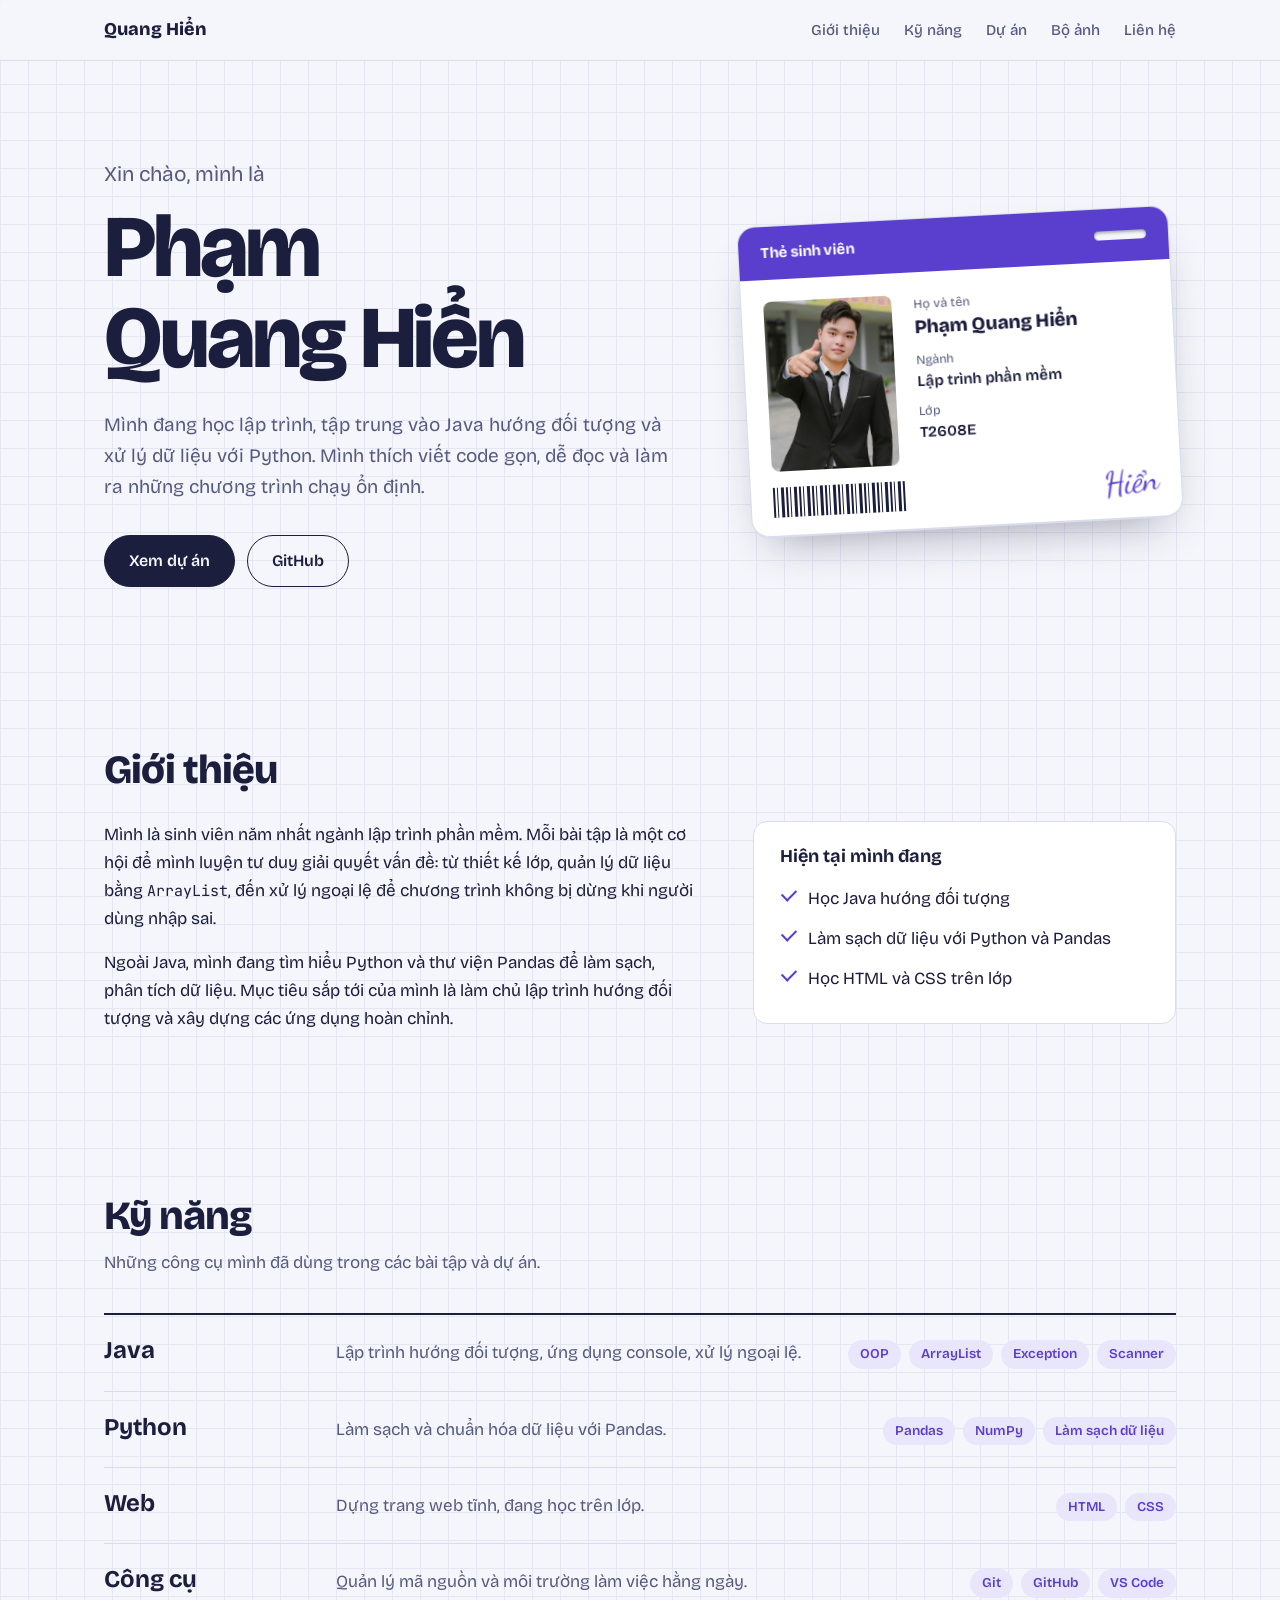
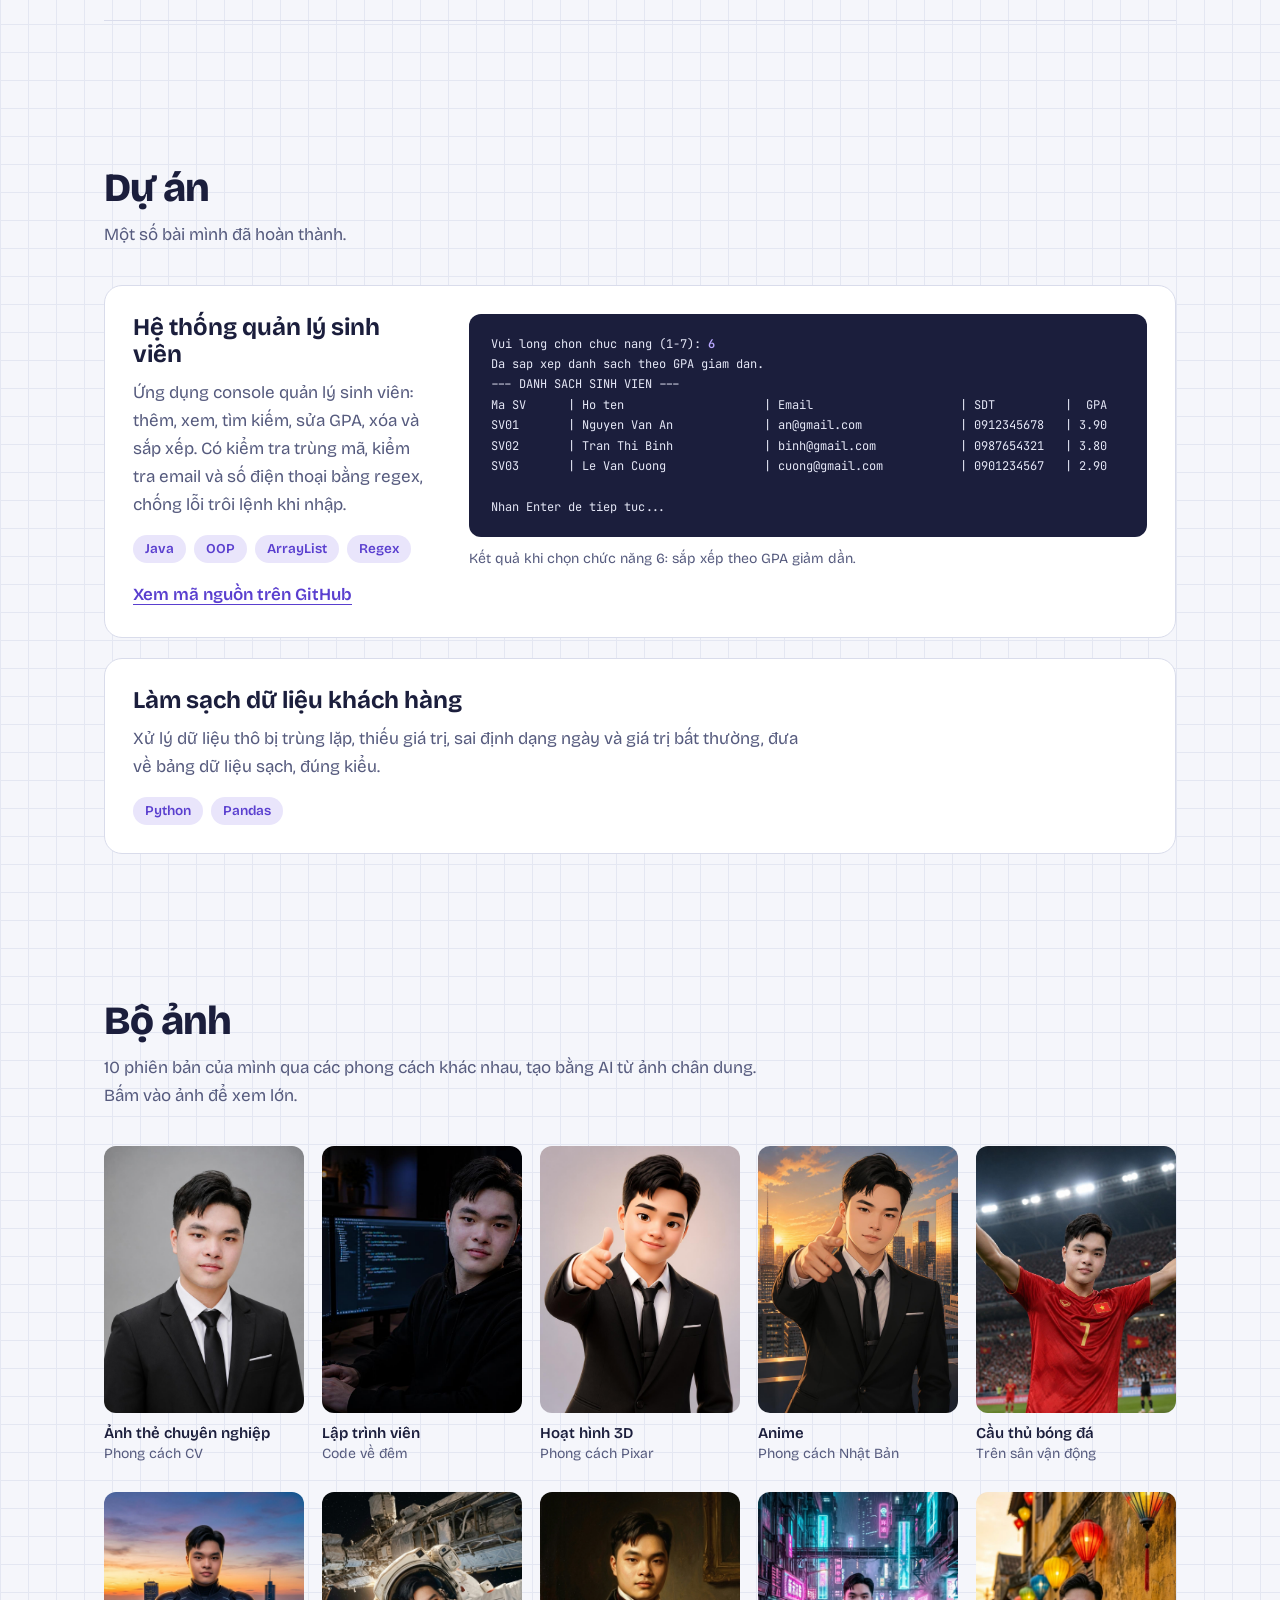
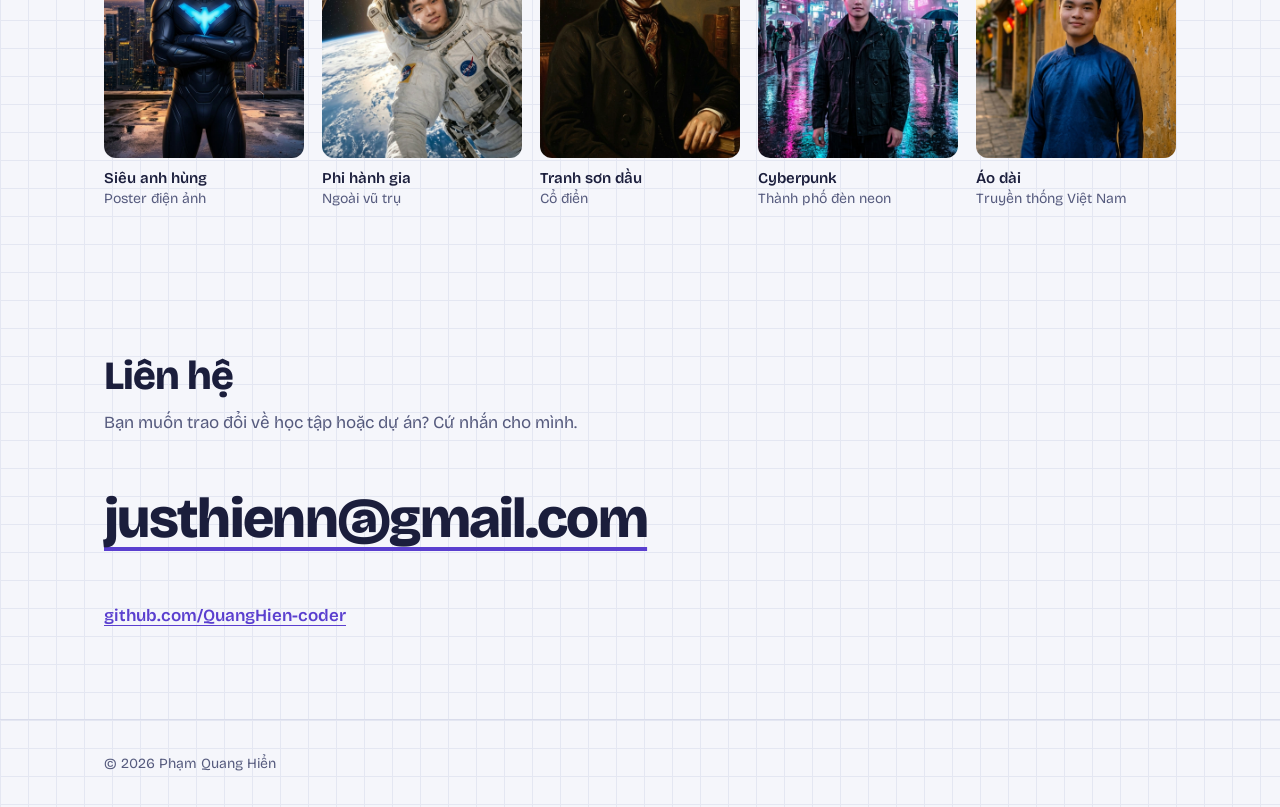
==== portfolio/index.html @ 9adcf934 "Them trang portfolio, xoa bai-01" ====
<!doctype html>
<html lang="vi">
<head>
  <meta charset="utf-8">
  <meta name="viewport" content="width=device-width, initial-scale=1">
  <title>Phạm Quang Hiển</title>
  <meta name="description" content="Phạm Quang Hiển, sinh viên lập trình phần mềm: Java, Python và các dự án đã làm.">
  <link rel="preconnect" href="https://fonts.googleapis.com">
  <link rel="preconnect" href="https://fonts.gstatic.com" crossorigin>
  <link rel="stylesheet" href="https://fonts.googleapis.com/css2?family=Bricolage+Grotesque:opsz,wght@12..96,400..800&family=JetBrains+Mono:wght@400;600&display=swap">
  <!-- Font chữ ký: chỉ tải đúng các chữ cái của chữ "Hiển" cho nhẹ -->
  <link rel="stylesheet" href="https://fonts.googleapis.com/css2?family=Dancing+Script:wght@600&text=Hi%E1%BB%83n&display=swap">
  <link rel="stylesheet" href="css/style.css">
</head>
<body>

  <nav class="nav">
    <div class="wrap">
      <a class="brand" href="#top">Quang Hiển</a>
      <div class="links">
        <a href="#gioi-thieu">Giới thiệu</a>
        <a href="#ky-nang">Kỹ năng</a>
        <a href="#du-an">Dự án</a>
        <a href="#bo-anh">Bộ ảnh</a>
        <a href="#lien-he">Liên hệ</a>
      </div>
    </div>
  </nav>

  <main id="top">
    <!-- Phần đầu: lời chào bên trái, thẻ sinh viên bên phải -->
    <header class="hero wrap">
      <div class="hero-text">
        <p class="hello">Xin chào, mình là</p>
        <h1>Phạm Quang Hiển</h1>
        <p class="lead">Mình đang học lập trình, tập trung vào Java hướng đối tượng và xử lý dữ liệu với Python. Mình thích viết code gọn, dễ đọc và làm ra những chương trình chạy ổn định.</p>
        <div class="actions">
          <a class="btn btn-ink" href="#du-an">Xem dự án</a>
          <a class="btn" href="https://github.com/QuangHien-coder" target="_blank" rel="noopener">GitHub</a>
        </div>
      </div>

      <figure class="card">
        <figcaption class="card-top">Thẻ sinh viên</figcaption>
        <div class="card-body">
          <img class="card-photo" src="img/chan-dung.jpg" alt="Ảnh chân dung Phạm Quang Hiển mặc vest đen">
          <dl class="card-info">
            <dt>Họ và tên</dt>
            <dd class="card-name">Phạm Quang Hiển</dd>
            <dt>Ngành</dt>
            <dd>Lập trình phần mềm</dd>
            <dt>Lớp</dt>
            <dd>T2608E</dd>
          </dl>
        </div>
        <div class="card-foot">
          <span class="barcode" aria-hidden="true"></span>
          <span class="sign" aria-hidden="true">Hiển</span>
        </div>
      </figure>
    </header>

    <section id="gioi-thieu" class="section wrap">
      <h2>Giới thiệu</h2>
      <div class="about">
        <div class="about-text">
          <p>Mình là sinh viên năm nhất ngành lập trình phần mềm. Mỗi bài tập là một cơ hội để mình luyện tư duy giải quyết vấn đề: từ thiết kế lớp, quản lý dữ liệu bằng <code>ArrayList</code>, đến xử lý ngoại lệ để chương trình không bị dừng khi người dùng nhập sai.</p>
          <p>Ngoài Java, mình đang tìm hiểu Python và thư viện Pandas để làm sạch, phân tích dữ liệu. Mục tiêu sắp tới của mình là làm chủ lập trình hướng đối tượng và xây dựng các ứng dụng hoàn chỉnh.</p>
        </div>
        <div class="now">
          <h3>Hiện tại mình đang</h3>
          <ul>
            <li>Học Java hướng đối tượng</li>
            <li>Làm sạch dữ liệu với Python và Pandas</li>
            <li>Học HTML và CSS trên lớp</li>
          </ul>
        </div>
      </div>
    </section>

    <section id="ky-nang" class="section wrap">
      <h2>Kỹ năng</h2>
      <p class="sub">Những công cụ mình đã dùng trong các bài tập và dự án.</p>
      <ul class="skills">
        <li class="skill">
          <h3>Java</h3>
          <p>Lập trình hướng đối tượng, ứng dụng console, xử lý ngoại lệ.</p>
          <ul class="tags"><li>OOP</li><li>ArrayList</li><li>Exception</li><li>Scanner</li></ul>
        </li>
        <li class="skill">
          <h3>Python</h3>
          <p>Làm sạch và chuẩn hóa dữ liệu với Pandas.</p>
          <ul class="tags"><li>Pandas</li><li>NumPy</li><li>Làm sạch dữ liệu</li></ul>
        </li>
        <li class="skill">
          <h3>Web</h3>
          <p>Dựng trang web tĩnh, đang học trên lớp.</p>
          <ul class="tags"><li>HTML</li><li>CSS</li></ul>
        </li>
        <li class="skill">
          <h3>Công cụ</h3>
          <p>Quản lý mã nguồn và môi trường làm việc hằng ngày.</p>
          <ul class="tags"><li>Git</li><li>GitHub</li><li>VS Code</li></ul>
        </li>
      </ul>
    </section>

    <section id="du-an" class="section wrap">
      <h2>Dự án</h2>
      <p class="sub">Một số bài mình đã hoàn thành.</p>

      <article class="project project-main">
        <div class="project-text">
          <h3>Hệ thống quản lý sinh viên</h3>
          <p>Ứng dụng console quản lý sinh viên: thêm, xem, tìm kiếm, sửa GPA, xóa và sắp xếp. Có kiểm tra trùng mã, kiểm tra email và số điện thoại bằng regex, chống lỗi trôi lệnh khi nhập.</p>
          <ul class="tags"><li>Java</li><li>OOP</li><li>ArrayList</li><li>Regex</li></ul>
          <a class="text-link" href="https://github.com/QuangHien-coder/assignment" target="_blank" rel="noopener">Xem mã nguồn trên GitHub</a>
        </div>
        <!-- Đúng chữ chương trình in ra khi chọn chức năng 6 -->
        <figure class="console">
<pre>Vui long chon chuc nang (1-7): <span class="typed">6</span>
Da sap xep danh sach theo GPA giam dan.
--- DANH SACH SINH VIEN ---
Ma SV      | Ho ten                    | Email                     | SDT          |  GPA
SV01       | Nguyen Van An             | an@gmail.com              | 0912345678   | 3.90
SV02       | Tran Thi Binh             | binh@gmail.com            | 0987654321   | 3.80
SV03       | Le Van Cuong              | cuong@gmail.com           | 0901234567   | 2.90

Nhan Enter de tiep tuc...</pre>
          <figcaption>Kết quả khi chọn chức năng 6: sắp xếp theo GPA giảm dần.</figcaption>
        </figure>
      </article>

      <article class="project">
        <h3>Làm sạch dữ liệu khách hàng</h3>
        <p>Xử lý dữ liệu thô bị trùng lặp, thiếu giá trị, sai định dạng ngày và giá trị bất thường, đưa về bảng dữ liệu sạch, đúng kiểu.</p>
        <ul class="tags"><li>Python</li><li>Pandas</li></ul>
      </article>
    </section>

    <section id="bo-anh" class="section wrap">
      <h2>Bộ ảnh</h2>
      <p class="sub">10 phiên bản của mình qua các phong cách khác nhau, tạo bằng AI từ ảnh chân dung. Bấm vào ảnh để xem lớn.</p>
      <ul class="gallery">
        <li><figure><button class="shot" type="button"><img src="img/01-anh-the.jpg" alt="Ảnh thẻ chuyên nghiệp" loading="lazy"></button><figcaption>Ảnh thẻ chuyên nghiệp<span>Phong cách CV</span></figcaption></figure></li>
        <li><figure><button class="shot" type="button"><img src="img/02-lap-trinh-vien.jpg" alt="Lập trình viên code về đêm" loading="lazy"></button><figcaption>Lập trình viên<span>Code về đêm</span></figcaption></figure></li>
        <li><figure><button class="shot" type="button"><img src="img/03-pixar.jpg" alt="Nhân vật hoạt hình 3D phong cách Pixar" loading="lazy"></button><figcaption>Hoạt hình 3D<span>Phong cách Pixar</span></figcaption></figure></li>
        <li><figure><button class="shot" type="button"><img src="img/04-anime.jpg" alt="Nhân vật anime phong cách Nhật Bản" loading="lazy"></button><figcaption>Anime<span>Phong cách Nhật Bản</span></figcaption></figure></li>
        <li><figure><button class="shot" type="button"><img src="img/05-cau-thu.jpg" alt="Cầu thủ bóng đá trên sân vận động" loading="lazy"></button><figcaption>Cầu thủ bóng đá<span>Trên sân vận động</span></figcaption></figure></li>
        <li><figure><button class="shot" type="button"><img src="img/06-sieu-anh-hung.jpg" alt="Siêu anh hùng kiểu poster điện ảnh" loading="lazy"></button><figcaption>Siêu anh hùng<span>Poster điện ảnh</span></figcaption></figure></li>
        <li><figure><button class="shot" type="button"><img src="img/07-phi-hanh-gia.jpg" alt="Phi hành gia ngoài vũ trụ" loading="lazy"></button><figcaption>Phi hành gia<span>Ngoài vũ trụ</span></figcaption></figure></li>
        <li><figure><button class="shot" type="button"><img src="img/08-son-dau.jpg" alt="Chân dung tranh sơn dầu cổ điển" loading="lazy"></button><figcaption>Tranh sơn dầu<span>Cổ điển</span></figcaption></figure></li>
        <li><figure><button class="shot" type="button"><img src="img/09-cyberpunk.jpg" alt="Thành phố đèn neon phong cách cyberpunk" loading="lazy"></button><figcaption>Cyberpunk<span>Thành phố đèn neon</span></figcaption></figure></li>
        <li><figure><button class="shot" type="button"><img src="img/10-ao-dai.jpg" alt="Mặc áo dài truyền thống Việt Nam" loading="lazy"></button><figcaption>Áo dài<span>Truyền thống Việt Nam</span></figcaption></figure></li>
      </ul>
    </section>

    <section id="lien-he" class="section wrap">
      <h2>Liên hệ</h2>
      <p class="sub">Bạn muốn trao đổi về học tập hoặc dự án? Cứ nhắn cho mình.</p>
      <a class="mail" href="mailto:justhienn@gmail.com">justhienn@gmail.com</a>
      <p><a class="text-link" href="https://github.com/QuangHien-coder" target="_blank" rel="noopener">github.com/QuangHien-coder</a></p>
    </section>
  </main>

  <footer class="footer">
    <div class="wrap">© 2026 Phạm Quang Hiển</div>
  </footer>

  <!-- Khung xem ảnh lớn: dùng thẻ <dialog> có sẵn của trình duyệt -->
  <dialog id="viewer" class="viewer">
    <form method="dialog"><button class="viewer-close">Đóng</button></form>
    <img id="viewer-img" alt="">
    <p id="viewer-caption" class="viewer-caption"></p>
  </dialog>

  <script src="js/main.js"></script>
</body>
</html>
---- portfolio/css/style.css ----
/* ============================================================
   Ý tưởng: trang sổ tay của một sinh viên lập trình.
   Nền giấy kẻ ô, chữ màu mực, điểm nhấn màu mực tím.
   Điểm nổi bật duy nhất: tấm thẻ sinh viên ở phần đầu.
   ============================================================ */

/* ---------- Bảng màu và font (đổi ở đây là đổi cả trang) ---------- */
:root {
  --paper: #f5f6fb;        /* giấy */
  --grid: #e4e7f2;         /* đường kẻ ô */
  --ink: #1b1e3c;          /* mực đen xanh: chữ chính */
  --ink-soft: #565b7e;     /* chữ phụ */
  --violet: #5a3fcf;       /* mực tím: điểm nhấn */
  --violet-soft: #e9e5fb;  /* nền nhạt của nhãn */
  --band: #5a3fcf;         /* dải màu trên thẻ sinh viên, giữ nguyên ở giao diện tối */
  --surface: #ffffff;      /* nền thẻ, khung */
  --line: #d9dceb;         /* đường viền */
  --console: #1b1e3c;      /* nền cửa sổ console */
  --console-text: #e4e6f5;
  --console-typed: #b9a8ff;
  --shadow: 0 1px 0 var(--line), 0 22px 44px -22px rgb(27 30 60 / 0.45);

  --font: "Bricolage Grotesque", system-ui, sans-serif;
  --font-code: "JetBrains Mono", Consolas, monospace;
  --font-sign: "Dancing Script", cursive;
  color-scheme: light;
}

/* Giao diện tối: tự bật theo cài đặt của máy */
@media (prefers-color-scheme: dark) {
  :root:not([data-theme="light"]) {
    --paper: #13152b; --grid: #1d2040; --ink: #e7e8f6; --ink-soft: #a3a7c9;
    --violet: #ae9bff; --violet-soft: #2a2752; --surface: #1c1f3a; --line: #2e3257;
    --console: #0e1024; --shadow: 0 1px 0 var(--line), 0 22px 44px -22px rgb(0 0 0 / 0.7);
    color-scheme: dark;
  }
}
:root[data-theme="dark"] {
  --paper: #13152b; --grid: #1d2040; --ink: #e7e8f6; --ink-soft: #a3a7c9;
  --violet: #ae9bff; --violet-soft: #2a2752; --surface: #1c1f3a; --line: #2e3257;
  --console: #0e1024; --shadow: 0 1px 0 var(--line), 0 22px 44px -22px rgb(0 0 0 / 0.7);
  color-scheme: dark;
}

/* ---------- Nền và chữ chung ---------- */
* { box-sizing: border-box; }
html { scroll-behavior: smooth; scroll-padding-top: 72px; }

body {
  margin: 0;
  color: var(--ink);
  font-family: var(--font);
  font-size: 17px;
  line-height: 1.65;
  /* Giấy kẻ ô: 2 lớp vạch kẻ ngang và dọc, mỗi ô 28px */
  background-color: var(--paper);
  background-image:
    linear-gradient(var(--grid) 1px, transparent 1px),
    linear-gradient(90deg, var(--grid) 1px, transparent 1px);
  background-size: 28px 28px;
}

img { display: block; max-width: 100%; }
a { color: var(--violet); }
code { font-family: var(--font-code); font-size: 0.88em; }
h1, h2, h3 { margin: 0; line-height: 1.15; }

a:focus-visible,
button:focus-visible {
  outline: 2px solid var(--violet);
  outline-offset: 3px;
  border-radius: 6px;
}

.wrap {
  max-width: 1120px;
  margin-inline: auto;
  padding-inline: 24px;
}

/* ---------- Thanh điều hướng ---------- */
.nav {
  position: sticky;
  top: 0;
  z-index: 10;
  background: color-mix(in srgb, var(--paper) 86%, transparent);
  backdrop-filter: blur(10px);
  border-bottom: 1px solid var(--line);
}
.nav .wrap {
  display: flex;
  align-items: center;
  justify-content: space-between;
  gap: 24px;
  height: 60px;
}
.brand {
  font-weight: 800;
  font-size: 18px;
  color: var(--ink);
  text-decoration: none;
}
.links { display: flex; gap: 24px; }
.links a {
  color: var(--ink-soft);
  font-size: 15px;
  font-weight: 500;
  text-decoration: none;
}
.links a:hover { color: var(--violet); }

/* ---------- Phần đầu ---------- */
.hero {
  display: grid;
  grid-template-columns: 1.15fr 0.85fr;
  gap: 56px;
  align-items: center;
  padding-block: 96px 88px;
}
.hero > * { min-width: 0; }

.hello {
  margin: 0 0 10px;
  font-size: 21px;
  color: var(--ink-soft);
}
h1 {
  font-size: clamp(48px, 7.4vw, 88px);
  font-weight: 800;
  line-height: 1.04;
  letter-spacing: -0.035em;
  text-wrap: balance;
}
.lead {
  max-width: 34em;
  margin: 24px 0 32px;
  font-size: 19px;
  color: var(--ink-soft);
}
.actions { display: flex; flex-wrap: wrap; gap: 12px; }

.btn {
  display: inline-flex;
  align-items: center;
  padding: 12px 24px;
  border: 1.5px solid var(--ink);
  border-radius: 999px;
  color: var(--ink);
  font-weight: 600;
  font-size: 16px;
  text-decoration: none;
  transition: background-color 0.2s, border-color 0.2s, color 0.2s;
}
.btn:hover { background: var(--violet-soft); }
.btn-ink { background: var(--ink); color: var(--paper); }
.btn-ink:hover { background: var(--violet); border-color: var(--violet); color: #fff; }

/* ---------- Thẻ sinh viên ---------- */
.card {
  position: relative;
  width: 100%;
  max-width: 460px;
  margin: 0 0 0 auto;
  background: var(--surface);
  border: 1px solid var(--line);
  border-radius: 18px;
  box-shadow: var(--shadow);
  overflow: hidden;
  transform: rotate(-3deg);
  animation: card-in 0.8s cubic-bezier(0.2, 0.8, 0.2, 1) 0.15s both;
}
/* Hiệu ứng duy nhất của trang: thẻ được đặt xuống giấy khi vừa mở trang */
@keyframes card-in {
  from { opacity: 0; transform: translateY(28px) rotate(-10deg); }
}

.card-top {
  position: relative;
  padding: 14px 22px;
  background: var(--band);
  color: #fff;
  font-weight: 700;
  font-size: 15px;
}
/* Khe đeo dây của thẻ */
.card-top::after {
  content: "";
  position: absolute;
  top: 50%;
  right: 22px;
  width: 52px;
  height: 9px;
  margin-top: -4.5px;
  border-radius: 999px;
  background: var(--paper);
  box-shadow: inset 0 2px 3px rgb(0 0 0 / 0.3);
}

.card-body {
  display: grid;
  grid-template-columns: 128px 1fr;
  gap: 22px;
  padding: 22px 22px 8px;
}
.card-photo {
  width: 128px;
  aspect-ratio: 3 / 4;
  object-fit: cover;
  object-position: center 18%;
  border-radius: 8px;
}
.card-info { margin: 0; min-width: 0; }
.card-info dt {
  font-size: 12.5px;
  color: var(--ink-soft);
}
.card-info dd {
  margin: 0 0 10px;
  font-weight: 600;
  font-size: 15px;
  line-height: 1.35;
}
.card-info .card-name { font-size: 19px; font-weight: 800; }

.card-foot {
  display: flex;
  align-items: flex-end;
  justify-content: space-between;
  padding: 4px 22px 18px;
}
/* Mã vạch vẽ bằng các vạch gradient lặp lại */
.barcode {
  width: 132px;
  height: 30px;
  background: repeating-linear-gradient(90deg,
    var(--ink) 0 2px, transparent 2px 4px,
    var(--ink) 4px 5px, transparent 5px 8px,
    var(--ink) 8px 11px, transparent 11px 13px);
}
.sign {
  font-family: var(--font-sign);
  font-size: 34px;
  line-height: 1;
  color: var(--violet);
  transform: rotate(-6deg);
}

/* ---------- Các mục ---------- */
.section { padding-block: 72px; }
h2 {
  font-size: 40px;
  font-weight: 800;
  letter-spacing: -0.025em;
  margin-bottom: 10px;
}
.sub {
  max-width: 60ch;
  margin: 0 0 36px;
  color: var(--ink-soft);
}
#gioi-thieu h2 { margin-bottom: 28px; }

/* Giới thiệu */
.about {
  display: grid;
  grid-template-columns: 1.4fr 1fr;
  gap: 56px;
  align-items: start;
}
.about > * { min-width: 0; }
.about-text p { max-width: 62ch; margin: 0 0 16px; }

.now {
  padding: 24px 26px;
  background: var(--surface);
  border: 1px solid var(--line);
  border-radius: 14px;
}
.now h3 { font-size: 18px; margin-bottom: 12px; }
.now ul { margin: 0; padding: 0; list-style: none; }
.now li {
  position: relative;
  padding: 6px 0 6px 28px;
}
/* Dấu tích màu mực tím trước mỗi dòng */
.now li::before {
  content: "";
  position: absolute;
  left: 2px;
  top: 0.62em;
  width: 12px;
  height: 7px;
  border-left: 2.5px solid var(--violet);
  border-bottom: 2.5px solid var(--violet);
  transform: rotate(-45deg);
}

/* Kỹ năng: mỗi kỹ năng là một dòng kẻ như trong vở */
.skills {
  margin: 0;
  padding: 0;
  list-style: none;
  border-top: 2px solid var(--ink);
}
.skill {
  display: grid;
  grid-template-columns: 200px 1fr auto;
  gap: 8px 32px;
  align-items: baseline;
  padding: 22px 0;
  border-bottom: 1px solid var(--line);
}
.skill h3 { font-size: 24px; font-weight: 700; }
.skill p { margin: 0; color: var(--ink-soft); }

.tags {
  display: flex;
  flex-wrap: wrap;
  gap: 8px;
  margin: 0;
  padding: 0;
  list-style: none;
}
.tags li {
  padding: 3px 12px;
  border-radius: 999px;
  background: var(--violet-soft);
  color: var(--violet);
  font-size: 13.5px;
  font-weight: 600;
}

/* Dự án */
.project {
  padding: 28px;
  background: var(--surface);
  border: 1px solid var(--line);
  border-radius: 18px;
}
.project + .project { margin-top: 20px; }
.project h3 { font-size: 24px; font-weight: 700; margin-bottom: 10px; }
.project p { margin: 0 0 16px; color: var(--ink-soft); max-width: 62ch; }

.project-main {
  display: grid;
  grid-template-columns: 300px 1fr;
  gap: 36px;
  align-items: start;
}
.project-main > * { min-width: 0; }
.text-link {
  display: inline-block;
  margin-top: 18px;
  font-weight: 600;
  text-underline-offset: 4px;
}

/* Cửa sổ console hiện kết quả chương trình Java */
.console { margin: 0; }
.console pre {
  margin: 0;
  padding: 20px 22px;
  overflow-x: auto;
  background: var(--console);
  color: var(--console-text);
  border-radius: 12px;
  font-family: var(--font-code);
  font-size: 12px;
  line-height: 1.7;
}
.console .typed { color: var(--console-typed); font-weight: 600; }
.console figcaption {
  margin-top: 10px;
  font-size: 14px;
  color: var(--ink-soft);
}

/* Bộ ảnh */
.gallery {
  display: grid;
  grid-template-columns: repeat(5, 1fr);
  gap: 28px 18px;
  margin: 0;
  padding: 0;
  list-style: none;
}
.gallery figure { margin: 0; }
.shot {
  display: block;
  width: 100%;
  padding: 0;
  border: 0;
  border-radius: 12px;
  overflow: hidden;
  background: var(--surface);
  cursor: zoom-in;
}
.shot img {
  width: 100%;
  aspect-ratio: 3 / 4;
  object-fit: cover;
}
.gallery figcaption {
  margin-top: 10px;
  font-weight: 600;
  font-size: 15px;
  line-height: 1.4;
}
.gallery figcaption span {
  display: block;
  font-weight: 400;
  font-size: 14px;
  color: var(--ink-soft);
}

/* Liên hệ: địa chỉ email viết thật to */
.mail {
  display: inline-block;
  font-size: clamp(28px, 5.4vw, 56px);
  font-weight: 800;
  letter-spacing: -0.03em;
  color: var(--ink);
  text-decoration-color: var(--violet);
  text-decoration-thickness: 4px;
  text-underline-offset: 10px;
  overflow-wrap: anywhere;
}
.mail:hover { color: var(--violet); }
#lien-he .text-link { margin-top: 20px; }

.footer {
  padding-block: 32px;
  border-top: 1px solid var(--line);
  color: var(--ink-soft);
  font-size: 14px;
}

/* ---------- Khung xem ảnh lớn ---------- */
.viewer {
  max-width: min(92vw, 900px);
  padding: 0;
  border: 0;
  background: transparent;
  color: #fff;
}
.viewer::backdrop { background: rgb(19 21 43 / 0.88); }
.viewer img {
  max-height: 80vh;
  margin-inline: auto;
  border-radius: 12px;
}
.viewer form { display: flex; justify-content: flex-end; margin-bottom: 12px; }
.viewer-close {
  padding: 8px 18px;
  border: 0;
  border-radius: 999px;
  background: #fff;
  color: #1b1e3c;
  font: inherit;
  font-weight: 600;
  cursor: pointer;
}
.viewer-caption { margin: 12px 0 0; text-align: center; }

/* ---------- Màn hình nhỏ (máy tính bảng, điện thoại) ---------- */
@media (max-width: 960px) {
  .hero { grid-template-columns: 1fr; gap: 48px; padding-block: 56px; }
  .card { margin: 0 auto 0 4px; }
  .project-main { grid-template-columns: 1fr; }
  .gallery { grid-template-columns: repeat(3, 1fr); }
}

@media (max-width: 720px) {
  .about { grid-template-columns: 1fr; gap: 32px; }
  .skill { grid-template-columns: 1fr; }
  .links { gap: 18px; }
}

@media (max-width: 560px) {
  .wrap { padding-inline: 16px; }
  .nav .brand { display: none; }
  .links { overflow-x: auto; white-space: nowrap; }
  .section { padding-block: 56px; }
  h2 { font-size: 32px; }
  .card-body { grid-template-columns: 92px 1fr; gap: 16px; }
  .card-photo { width: 92px; }
  .project { padding: 22px 18px; }
  .gallery { grid-template-columns: repeat(2, 1fr); gap: 22px 12px; }
}

/* Người dùng tắt hiệu ứng chuyển động trong máy thì không chạy hiệu ứng */
@media (prefers-reduced-motion: reduce) {
  html { scroll-behavior: auto; }
  .card { animation: none; }
  .btn { transition: none; }
}
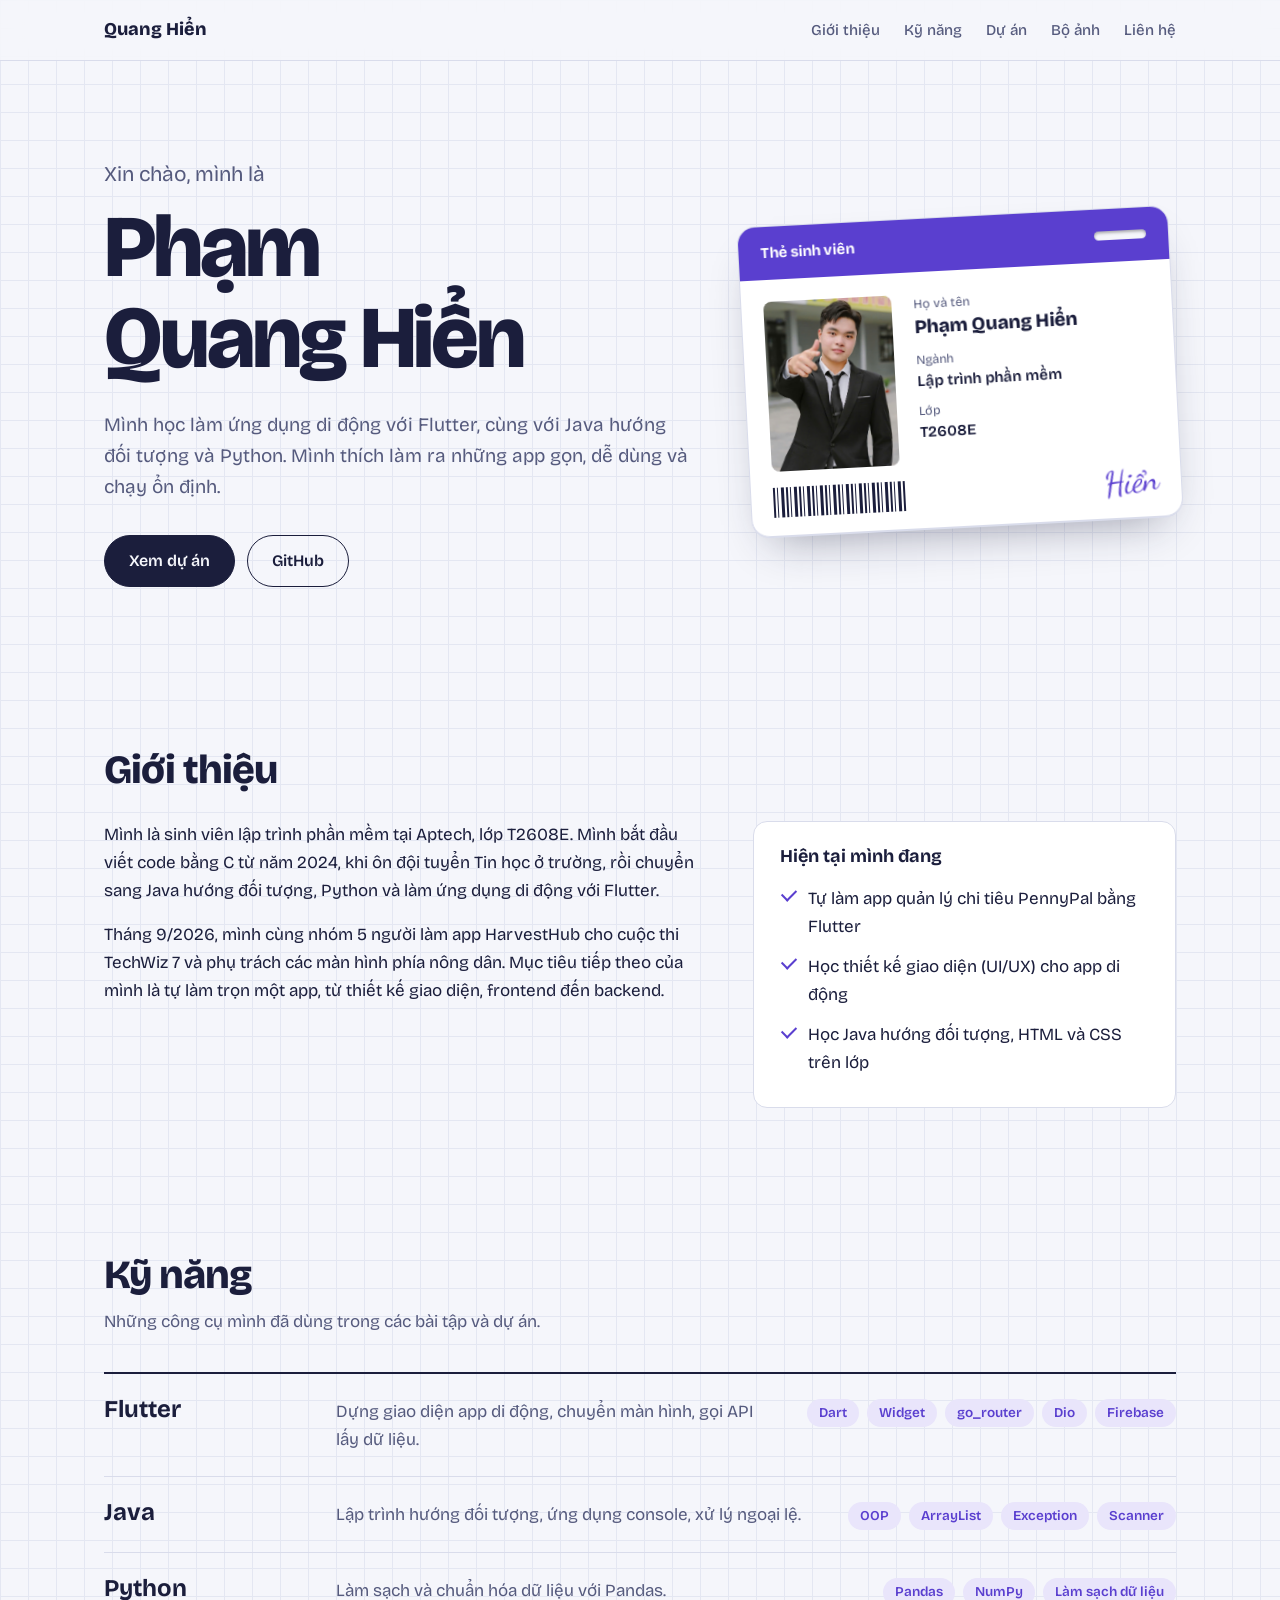
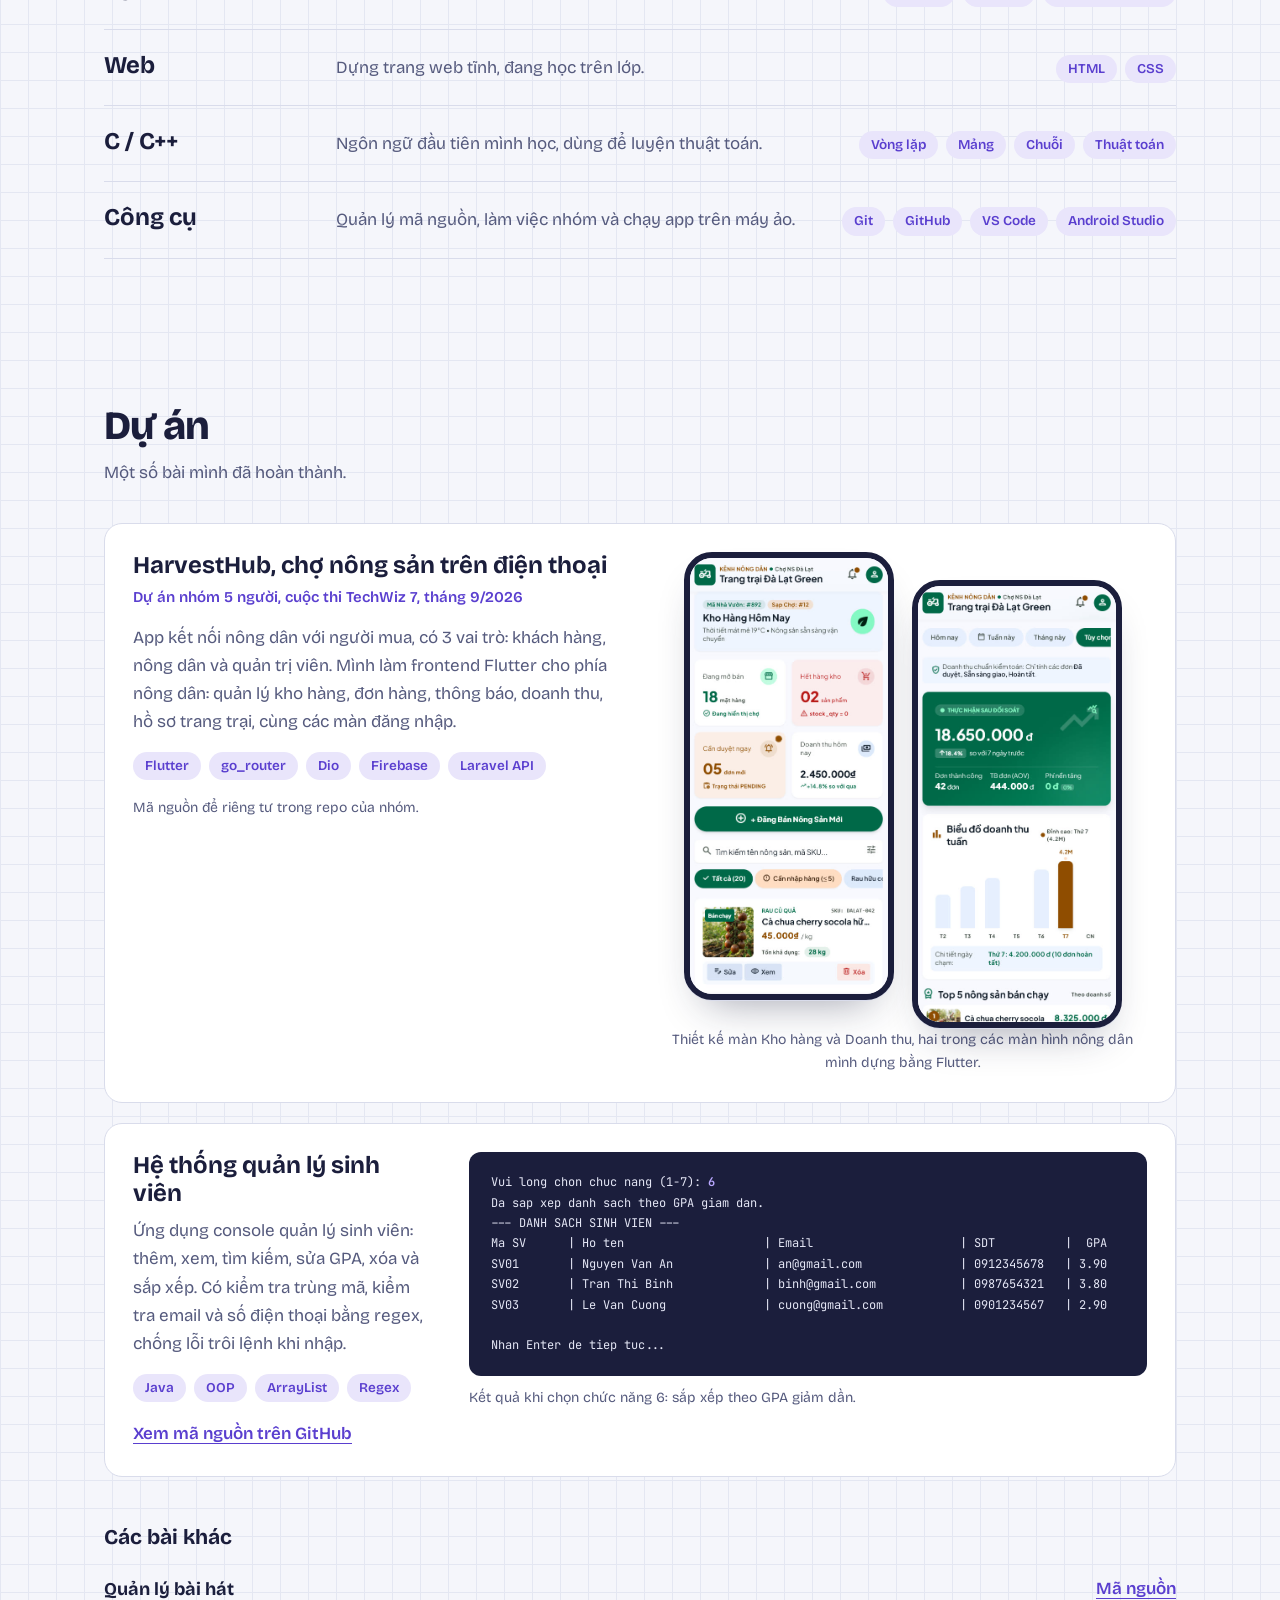
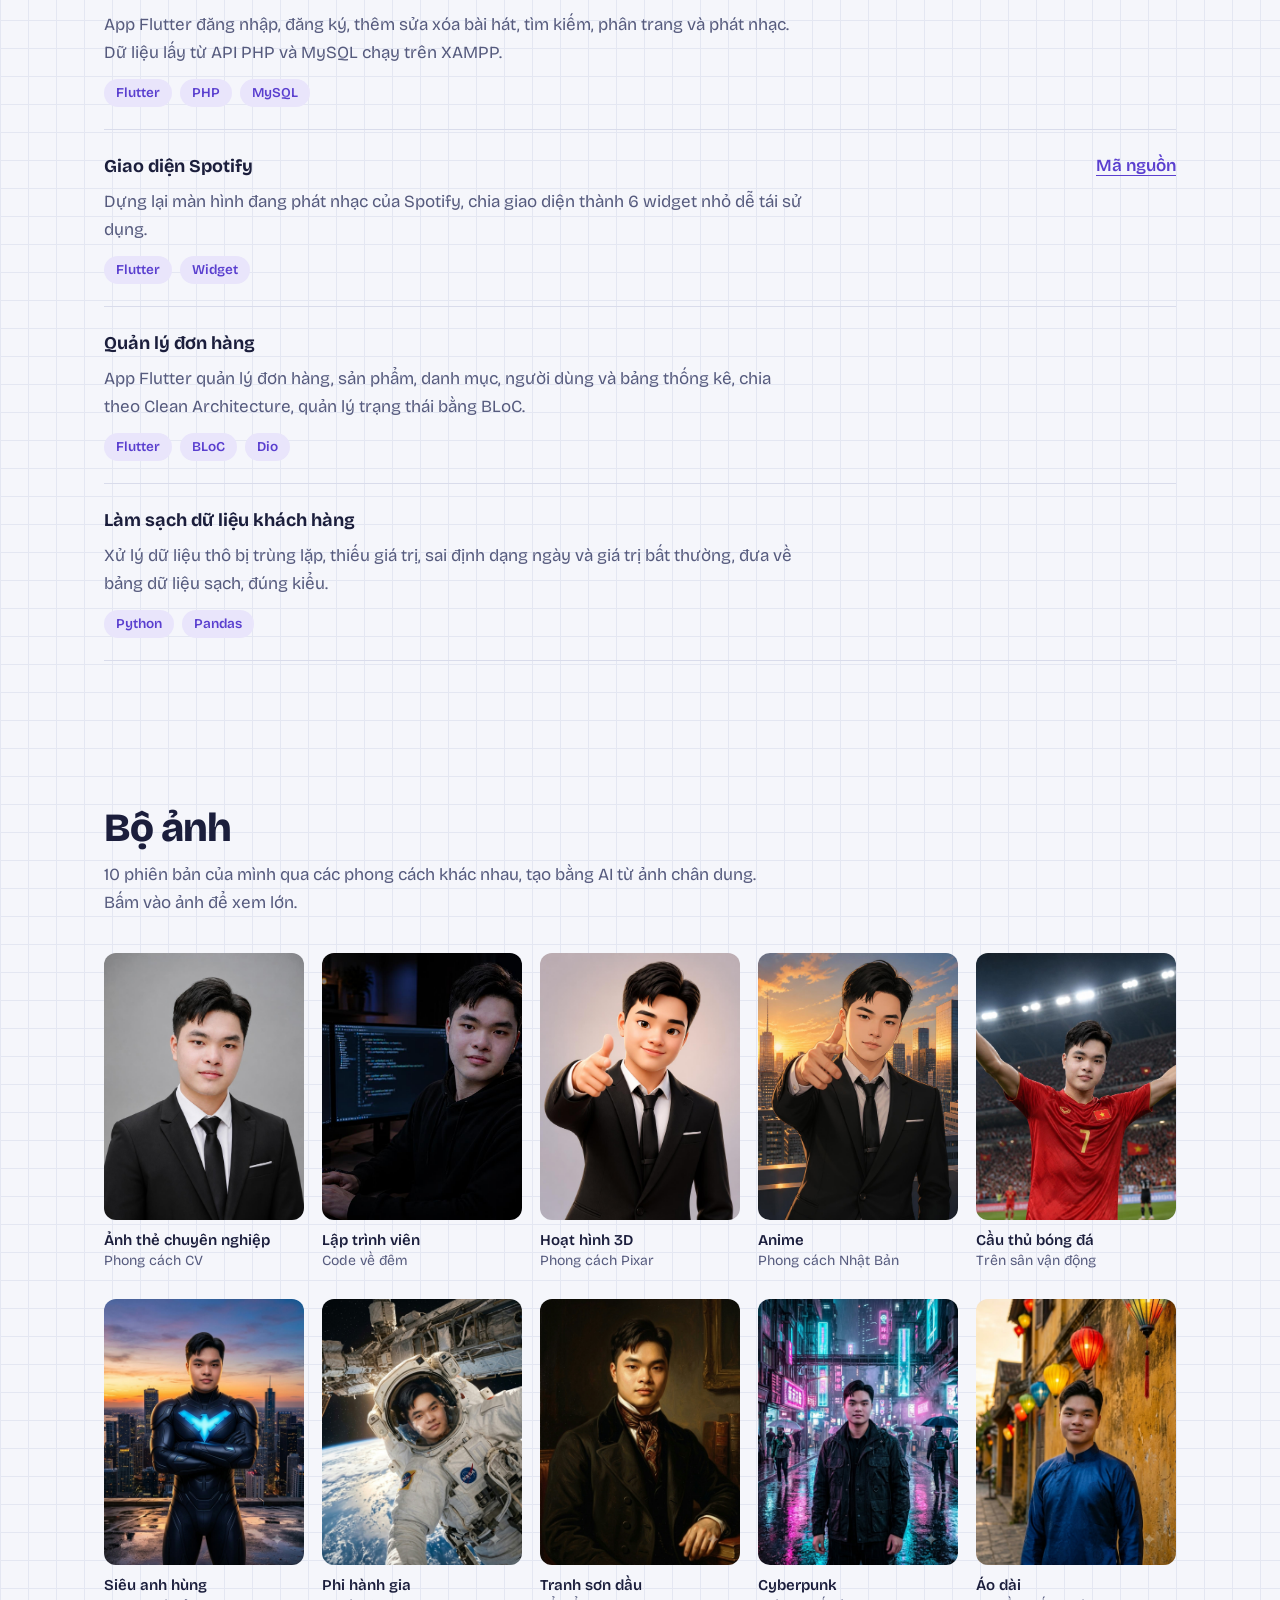
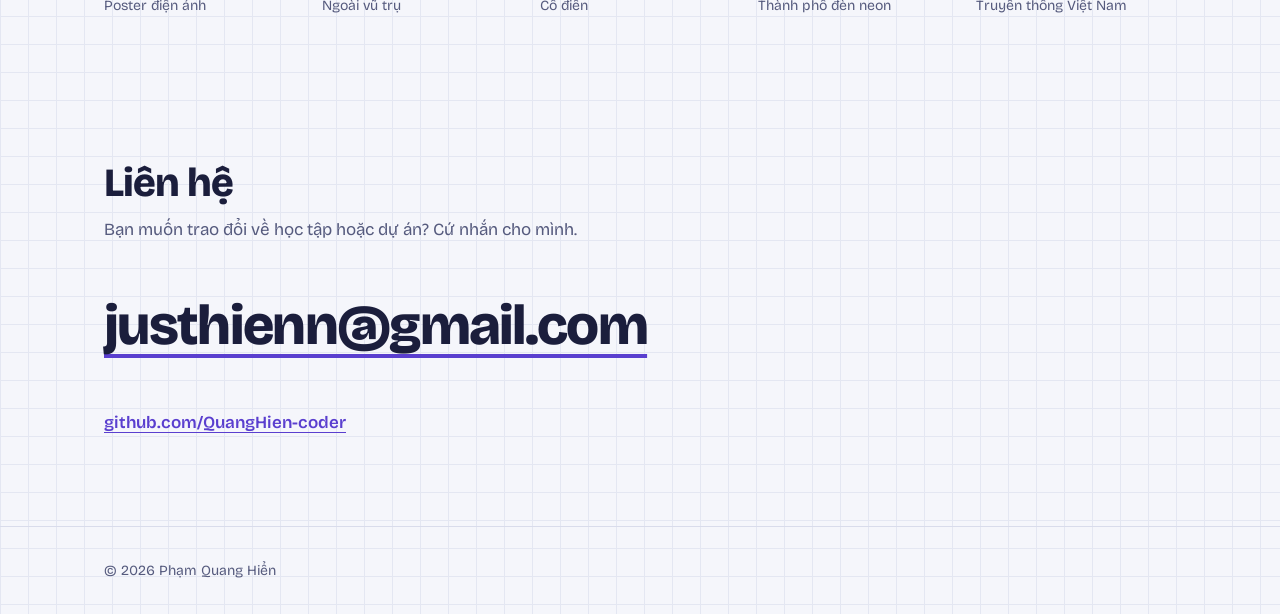
==== commit 3b7d90a8: "Cap nhat noi dung portfolio: Flutter, HarvestHub, cac du an" ====
--- a/portfolio/index.html
+++ b/portfolio/index.html
@@ -4,7 +4,7 @@
   <meta charset="utf-8">
   <meta name="viewport" content="width=device-width, initial-scale=1">
   <title>Phạm Quang Hiển</title>
-  <meta name="description" content="Phạm Quang Hiển, sinh viên lập trình phần mềm: Java, Python và các dự án đã làm.">
+  <meta name="description" content="Phạm Quang Hiển, sinh viên lập trình phần mềm: app di động Flutter, Java, Python và các dự án đã làm.">
   <link rel="preconnect" href="https://fonts.googleapis.com">
   <link rel="preconnect" href="https://fonts.gstatic.com" crossorigin>
   <link rel="stylesheet" href="https://fonts.googleapis.com/css2?family=Bricolage+Grotesque:opsz,wght@12..96,400..800&family=JetBrains+Mono:wght@400;600&display=swap">
@@ -33,7 +33,7 @@
       <div class="hero-text">
         <p class="hello">Xin chào, mình là</p>
         <h1>Phạm Quang Hiển</h1>
-        <p class="lead">Mình đang học lập trình, tập trung vào Java hướng đối tượng và xử lý dữ liệu với Python. Mình thích viết code gọn, dễ đọc và làm ra những chương trình chạy ổn định.</p>
+        <p class="lead">Mình học làm ứng dụng di động với Flutter, cùng với Java hướng đối tượng và Python. Mình thích làm ra những app gọn, dễ dùng và chạy ổn định.</p>
         <div class="actions">
           <a class="btn btn-ink" href="#du-an">Xem dự án</a>
           <a class="btn" href="https://github.com/QuangHien-coder" target="_blank" rel="noopener">GitHub</a>
@@ -64,15 +64,15 @@
       <h2>Giới thiệu</h2>
       <div class="about">
         <div class="about-text">
-          <p>Mình là sinh viên năm nhất ngành lập trình phần mềm. Mỗi bài tập là một cơ hội để mình luyện tư duy giải quyết vấn đề: từ thiết kế lớp, quản lý dữ liệu bằng <code>ArrayList</code>, đến xử lý ngoại lệ để chương trình không bị dừng khi người dùng nhập sai.</p>
-          <p>Ngoài Java, mình đang tìm hiểu Python và thư viện Pandas để làm sạch, phân tích dữ liệu. Mục tiêu sắp tới của mình là làm chủ lập trình hướng đối tượng và xây dựng các ứng dụng hoàn chỉnh.</p>
+          <p>Mình là sinh viên lập trình phần mềm tại Aptech, lớp T2608E. Mình bắt đầu viết code bằng C từ năm 2024, khi ôn đội tuyển Tin học ở trường, rồi chuyển sang Java hướng đối tượng, Python và làm ứng dụng di động với Flutter.</p>
+          <p>Tháng 9/2026, mình cùng nhóm 5 người làm app HarvestHub cho cuộc thi TechWiz 7 và phụ trách các màn hình phía nông dân. Mục tiêu tiếp theo của mình là tự làm trọn một app, từ thiết kế giao diện, frontend đến backend.</p>
         </div>
         <div class="now">
           <h3>Hiện tại mình đang</h3>
           <ul>
-            <li>Học Java hướng đối tượng</li>
-            <li>Làm sạch dữ liệu với Python và Pandas</li>
-            <li>Học HTML và CSS trên lớp</li>
+            <li>Tự làm app quản lý chi tiêu PennyPal bằng Flutter</li>
+            <li>Học thiết kế giao diện (UI/UX) cho app di động</li>
+            <li>Học Java hướng đối tượng, HTML và CSS trên lớp</li>
           </ul>
         </div>
       </div>
@@ -83,6 +83,11 @@
       <p class="sub">Những công cụ mình đã dùng trong các bài tập và dự án.</p>
       <ul class="skills">
         <li class="skill">
+          <h3>Flutter</h3>
+          <p>Dựng giao diện app di động, chuyển màn hình, gọi API lấy dữ liệu.</p>
+          <ul class="tags"><li>Dart</li><li>Widget</li><li>go_router</li><li>Dio</li><li>Firebase</li></ul>
+        </li>
+        <li class="skill">
           <h3>Java</h3>
           <p>Lập trình hướng đối tượng, ứng dụng console, xử lý ngoại lệ.</p>
           <ul class="tags"><li>OOP</li><li>ArrayList</li><li>Exception</li><li>Scanner</li></ul>
@@ -98,9 +103,14 @@
           <ul class="tags"><li>HTML</li><li>CSS</li></ul>
         </li>
         <li class="skill">
+          <h3>C / C++</h3>
+          <p>Ngôn ngữ đầu tiên mình học, dùng để luyện thuật toán.</p>
+          <ul class="tags"><li>Vòng lặp</li><li>Mảng</li><li>Chuỗi</li><li>Thuật toán</li></ul>
+        </li>
+        <li class="skill">
           <h3>Công cụ</h3>
-          <p>Quản lý mã nguồn và môi trường làm việc hằng ngày.</p>
-          <ul class="tags"><li>Git</li><li>GitHub</li><li>VS Code</li></ul>
+          <p>Quản lý mã nguồn, làm việc nhóm và chạy app trên máy ảo.</p>
+          <ul class="tags"><li>Git</li><li>GitHub</li><li>VS Code</li><li>Android Studio</li></ul>
         </li>
       </ul>
     </section>
@@ -108,6 +118,23 @@
     <section id="du-an" class="section wrap">
       <h2>Dự án</h2>
       <p class="sub">Một số bài mình đã hoàn thành.</p>
+
+      <article class="project project-main project-app">
+        <div class="project-text">
+          <h3>HarvestHub, chợ nông sản trên điện thoại</h3>
+          <p class="project-meta">Dự án nhóm 5 người, cuộc thi TechWiz 7, tháng 9/2026</p>
+          <p>App kết nối nông dân với người mua, có 3 vai trò: khách hàng, nông dân và quản trị viên. Mình làm frontend Flutter cho phía nông dân: quản lý kho hàng, đơn hàng, thông báo, doanh thu, hồ sơ trang trại, cùng các màn đăng nhập.</p>
+          <ul class="tags"><li>Flutter</li><li>go_router</li><li>Dio</li><li>Firebase</li><li>Laravel API</li></ul>
+          <p class="project-note">Mã nguồn để riêng tư trong repo của nhóm.</p>
+        </div>
+        <figure class="phones">
+          <div class="phone-row">
+            <img src="img/harvesthub-kho-hang.jpg" alt="Thiết kế màn hình Kho hàng của nông dân trong HarvestHub" loading="lazy">
+            <img src="img/harvesthub-doanh-thu.jpg" alt="Thiết kế màn hình Doanh thu của nông dân trong HarvestHub" loading="lazy">
+          </div>
+          <figcaption>Thiết kế màn Kho hàng và Doanh thu, hai trong các màn hình nông dân mình dựng bằng Flutter.</figcaption>
+        </figure>
+      </article>
 
       <article class="project project-main">
         <div class="project-text">
@@ -131,11 +158,39 @@
         </figure>
       </article>
 
-      <article class="project">
-        <h3>Làm sạch dữ liệu khách hàng</h3>
-        <p>Xử lý dữ liệu thô bị trùng lặp, thiếu giá trị, sai định dạng ngày và giá trị bất thường, đưa về bảng dữ liệu sạch, đúng kiểu.</p>
-        <ul class="tags"><li>Python</li><li>Pandas</li></ul>
-      </article>
+      <h3 class="others-title">Các bài khác</h3>
+      <ul class="others">
+        <li class="other">
+          <div>
+            <h4>Quản lý bài hát</h4>
+            <p>App Flutter đăng nhập, đăng ký, thêm sửa xóa bài hát, tìm kiếm, phân trang và phát nhạc. Dữ liệu lấy từ API PHP và MySQL chạy trên XAMPP.</p>
+            <ul class="tags"><li>Flutter</li><li>PHP</li><li>MySQL</li></ul>
+          </div>
+          <a class="text-link" href="https://github.com/QuangHien-coder/quan_ly_bai_hat" target="_blank" rel="noopener">Mã nguồn</a>
+        </li>
+        <li class="other">
+          <div>
+            <h4>Giao diện Spotify</h4>
+            <p>Dựng lại màn hình đang phát nhạc của Spotify, chia giao diện thành 6 widget nhỏ dễ tái sử dụng.</p>
+            <ul class="tags"><li>Flutter</li><li>Widget</li></ul>
+          </div>
+          <a class="text-link" href="https://github.com/QuangHien-coder/spotify-ui-clone-flutter" target="_blank" rel="noopener">Mã nguồn</a>
+        </li>
+        <li class="other">
+          <div>
+            <h4>Quản lý đơn hàng</h4>
+            <p>App Flutter quản lý đơn hàng, sản phẩm, danh mục, người dùng và bảng thống kê, chia theo Clean Architecture, quản lý trạng thái bằng BLoC.</p>
+            <ul class="tags"><li>Flutter</li><li>BLoC</li><li>Dio</li></ul>
+          </div>
+        </li>
+        <li class="other">
+          <div>
+            <h4>Làm sạch dữ liệu khách hàng</h4>
+            <p>Xử lý dữ liệu thô bị trùng lặp, thiếu giá trị, sai định dạng ngày và giá trị bất thường, đưa về bảng dữ liệu sạch, đúng kiểu.</p>
+            <ul class="tags"><li>Python</li><li>Pandas</li></ul>
+          </div>
+        </li>
+      </ul>
     </section>
 
     <section id="bo-anh" class="section wrap">
--- a/portfolio/css/style.css
+++ b/portfolio/css/style.css
@@ -355,6 +355,50 @@
   text-underline-offset: 4px;
 }
 
+/* HarvestHub: chữ bên trái, 2 màn hình điện thoại bên phải */
+.project-app { grid-template-columns: 1fr 1fr; }
+.project .project-meta { margin: -4px 0 14px; font-size: 15px; font-weight: 600; color: var(--violet); }
+.project p.project-note { margin: 16px 0 0; font-size: 14px; }
+
+.phones { margin: 0; }
+.phone-row {
+  display: flex;
+  justify-content: center;
+  gap: 18px;
+  padding-bottom: 28px;
+}
+.phone-row img {
+  width: min(46%, 210px);
+  aspect-ratio: 487 / 1040;
+  object-fit: cover;
+  object-position: top;
+  border: 6px solid var(--ink);
+  border-radius: 28px;
+  box-shadow: var(--shadow);
+}
+/* Màn thứ hai đặt thấp hơn một chút cho đỡ cứng */
+.phone-row img + img { transform: translateY(28px); }
+.phones figcaption {
+  font-size: 14px;
+  color: var(--ink-soft);
+  text-align: center;
+}
+
+/* Các bài khác: danh sách gọn, mỗi bài một dòng kẻ */
+.others-title { font-size: 21px; font-weight: 700; margin: 48px 0 4px; }
+.others { margin: 0; padding: 0; list-style: none; }
+.other {
+  display: grid;
+  grid-template-columns: 1fr auto;
+  gap: 8px 32px;
+  align-items: start;
+  padding: 22px 0;
+  border-bottom: 1px solid var(--line);
+}
+.other h4 { margin: 0 0 6px; font-size: 18px; }
+.other p { margin: 0 0 12px; max-width: 64ch; color: var(--ink-soft); }
+.other .text-link { margin-top: 0; }
+
 /* Cửa sổ console hiện kết quả chương trình Java */
 .console { margin: 0; }
 .console pre {
@@ -466,13 +510,13 @@
 @media (max-width: 960px) {
   .hero { grid-template-columns: 1fr; gap: 48px; padding-block: 56px; }
   .card { margin: 0 auto 0 4px; }
-  .project-main { grid-template-columns: 1fr; }
+  .project-main, .project-app { grid-template-columns: 1fr; }
   .gallery { grid-template-columns: repeat(3, 1fr); }
 }
 
 @media (max-width: 720px) {
   .about { grid-template-columns: 1fr; gap: 32px; }
-  .skill { grid-template-columns: 1fr; }
+  .skill, .other { grid-template-columns: 1fr; }
   .links { gap: 18px; }
 }
 
